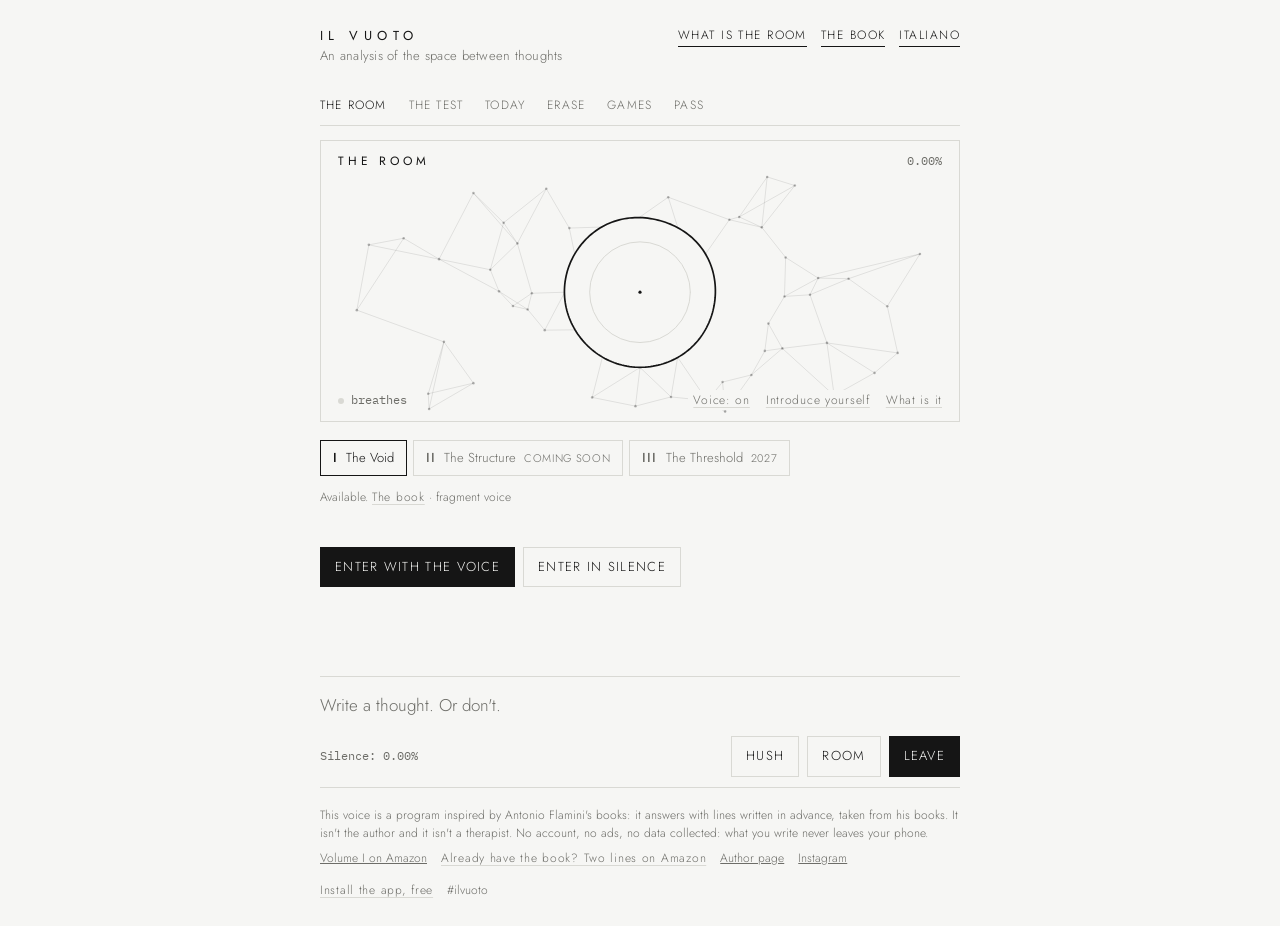
==== en/index.html @ c687bfd3 "Versione inglese (en/), cache offline separata per lingua, script per la versione claude.ai Co-Autho" ====
<!doctype html><html lang="en"><head><meta charset="utf-8">
<title>IL VUOTO · The Room</title>
<meta name="description" content="A voice made from Antonio Flamini's books Il Vuoto (The Void). It says little, asks questions and leaves space. The Silence Test, a question a day, small games about emptiness.">
<link rel="canonical" href="https://antonioflamini.github.io/ilvuoto/en/">
<link rel="alternate" hreflang="it" href="https://antonioflamini.github.io/ilvuoto/">
<link rel="alternate" hreflang="en" href="https://antonioflamini.github.io/ilvuoto/en/">
<link rel="alternate" hreflang="x-default" href="https://antonioflamini.github.io/ilvuoto/">
<meta property="og:type" content="website">
<meta property="og:locale" content="en_US">
<meta property="og:locale:alternate" content="it_IT">
<meta property="og:site_name" content="IL VUOTO">
<meta property="og:title" content="IL VUOTO · The Room">
<meta property="og:description" content="A voice made from Antonio Flamini's books. It says little, asks questions and leaves space.">
<meta property="og:url" content="https://antonioflamini.github.io/ilvuoto/en/">
<meta property="og:image" content="https://antonioflamini.github.io/ilvuoto/og.jpg">
<meta property="og:image:type" content="image/jpeg">
<meta property="og:image:width" content="1200">
<meta property="og:image:height" content="630">
<meta property="og:image:alt" content="The book IL VUOTO by Antonio Flamini on a wooden table, next to the title La Stanza (The Room)">
<meta name="twitter:card" content="summary_large_image">
<meta name="theme-color" content="#f6f6f4" media="(prefers-color-scheme: light)">
<meta name="theme-color" content="#0f0f0f" media="(prefers-color-scheme: dark)">
<link rel="manifest" href="manifest.webmanifest">
<link rel="icon" href="../icon.svg" type="image/svg+xml">
<link rel="icon" href="../icon-192.png" sizes="192x192" type="image/png">
<link rel="apple-touch-icon" href="../apple-touch-icon.png">
<meta name="apple-mobile-web-app-title" content="Il Vuoto">
<meta name="apple-mobile-web-app-capable" content="yes">
<meta name="mobile-web-app-capable" content="yes">
<meta name="apple-mobile-web-app-status-bar-style" content="default">
<script type="application/ld+json">{"@context": "https://schema.org", "@graph": [{"@type": "WebApplication", "name": "IL VUOTO · The Room", "url": "https://antonioflamini.github.io/ilvuoto/en/", "applicationCategory": "LifestyleApplication", "operatingSystem": "Web, Android, iOS", "inLanguage": "en", "isAccessibleForFree": true, "offers": {"@type": "Offer", "price": "0", "priceCurrency": "USD"}, "description": "A voice made from Antonio Flamini's IL VUOTO books: a question a day, the Silence Test, small games about emptiness.", "author": {"@type": "Person", "name": "Antonio Flamini", "sameAs": ["https://www.instagram.com/antonio_flamini/", "https://www.amazon.com/author/antonioflamini"]}}, {"@type": "Book", "name": "Il Vuoto", "alternateName": "The Void", "bookFormat": "https://schema.org/Paperback", "inLanguage": "it", "numberOfPages": 150, "author": {"@type": "Person", "name": "Antonio Flamini"}, "url": "https://www.amazon.com/dp/B0H2P38RJP", "isPartOf": {"@type": "BookSeries", "name": "IL VUOTO"}}]}</script>
<meta name=viewport content="width=device-width,initial-scale=1,viewport-fit=cover"><style>:root{color-scheme:light;box-sizing:border-box;padding-top:env(safe-area-inset-top,0px);padding-bottom:env(safe-area-inset-bottom,0px)}html{scroll-padding-top:env(safe-area-inset-top,0px)}body{margin:0;padding:0;font:14px -apple-system,BlinkMacSystemFont,sans-serif;background:#fff;color:#000}img{max-width:100%}[hidden]:not([hidden=until-found i]){display:none!important}</style></head><body>
<link rel="preload" href="../fonts/jost-latin.woff2" as="font" type="font/woff2" crossorigin>
<link rel="stylesheet" href="../stile.css">

<div class="wrap">
  <header>
    <div>
      <div class="brand">Il Vuoto</div>
      <div class="sub">An analysis of the space between thoughts</div>
    </div>
    <div class="hdr-acts"><button type="button" class="buy" id="app-open" hidden>Install the app</button><button type="button" class="buy" id="info-open" aria-haspopup="dialog" aria-controls="info">What is the Room</button><a class="buy" id="buy" href="https://www.amazon.com/dp/B0H2P38RJP" target="_blank" rel="noopener" data-sheet="libro">The book</a><a class="buy" href="../" hreflang="it" lang="it">Italiano</a></div>
  </header>

  <nav class="rooms" role="tablist" aria-label="Rooms">
    <button class="room-tab" role="tab" id="tab-stanza" data-room="stanza" aria-selected="true" aria-controls="room-stanza" tabindex="0">The Room</button>
    <button class="room-tab" role="tab" id="tab-test" data-room="test" aria-selected="false" aria-controls="room-test" tabindex="-1">The Test</button>
    <button class="room-tab" role="tab" id="tab-oggi" data-room="oggi" aria-selected="false" aria-controls="room-oggi" tabindex="-1">Today</button>
    <button class="room-tab" role="tab" id="tab-cancella" data-room="cancella" aria-selected="false" aria-controls="room-cancella" tabindex="-1">Erase</button>
    <button class="room-tab" role="tab" id="tab-giochi" data-room="giochi" aria-selected="false" aria-controls="room-giochi" tabindex="-1">Games</button>
    <button class="room-tab" role="tab" id="tab-passa" data-room="passa" aria-selected="false" aria-controls="room-passa" tabindex="-1">Pass</button>
  </nav>

  <!-- ROOM -->
  <section class="room" id="room-stanza" role="tabpanel" tabindex="-1" aria-labelledby="tab-stanza">
    <div class="presence" data-state="idle">
      <canvas id="presence" aria-hidden="true"></canvas>
      <div class="presence-meta">
        <div class="top"><span class="who">The Room</span><span class="counter" id="pcounter"></span></div>
        <div class="bottom"><span class="mood" id="mood">breathes</span><span class="tools"><button type="button" class="link" id="voce" aria-pressed="true">Voice: on</button><button type="button" class="link" id="presentati">Introduce yourself</button><button type="button" class="link" id="info-open2" aria-controls="info">What is it</button></span></div>
      </div>
    </div>
    <nav class="vols" aria-label="Choose the volume">
      <button class="vol" id="v-I" data-v="I" aria-pressed="true"><b>I</b> The Void</button>
      <button class="vol" id="v-II" data-v="II" aria-pressed="false"><b>II</b> The Structure <small>coming soon</small></button>
      <button class="vol" id="v-III" data-v="III" aria-pressed="false"><b>III</b> The Threshold <small>2027</small></button>
    </nav>
    <div class="state" id="state"></div>
    <div class="log" id="log"></div>
    <div class="sr" id="say" role="status" aria-live="polite"></div>
    <form class="ask" id="ask" autocomplete="off">
      <label for="msg" class="sr">Write a thought</label>
      <textarea id="msg" rows="1" maxlength="600" placeholder="Write a thought. Or don't."></textarea>
      <div class="row">
        <span class="counter" id="counter">Silence: 0.00%</span>
        <div class="acts">
          <button type="button" class="btn ghost" id="taci" title="Leave an empty space">Hush</button>
          <button type="button" class="btn ghost" id="stanza" title="Get a working room">Room</button>
          <button type="submit" class="btn primary" id="send">Leave</button>
        </div>
      </div>
    </form>
  </section>

  <!-- TEST -->
  <section class="room" id="room-test" role="tabpanel" tabindex="-1" aria-labelledby="tab-test" hidden>
    <div class="stage" id="test"></div>
  </section>

  <!-- TODAY -->
  <section class="room" id="room-oggi" role="tabpanel" tabindex="-1" aria-labelledby="tab-oggi" hidden>
    <div class="stage" id="oggi"></div>
  </section>

  <!-- ERASE -->
  <section class="room" id="room-cancella" role="tabpanel" tabindex="-1" aria-labelledby="tab-cancella" hidden>
    <div class="stage" id="cancella"></div>
  </section>

  <!-- GAMES -->
  <section class="room" id="room-giochi" role="tabpanel" tabindex="-1" aria-labelledby="tab-giochi" hidden>
    <div class="stage" id="giochi"></div>
  </section>

  <!-- PASS -->
  <section class="room" id="room-passa" role="tabpanel" tabindex="-1" aria-labelledby="tab-passa" hidden>
    <div class="stage" id="passa"></div>
  </section>

  <footer>
    <span>This voice is a program inspired by Antonio Flamini's books; inside Claude an artificial intelligence may answer. It isn't the author and it isn't a therapist. The page doesn't save conversations; with the live voice, the text goes to Claude.</span>
    <div class="links">
      <a href="https://www.amazon.com/dp/B0H2P38RJP" target="_blank" rel="noopener">Volume I on Amazon</a>
      <button type="button" class="link" data-sheet="ce_lho" style="font-size:12px">Already have the book? Two lines on Amazon</button>
      <a href="https://www.amazon.com/author/antonioflamini" target="_blank" rel="noopener">Author page</a>
      <a href="https://www.instagram.com/antonio_flamini/" target="_blank" rel="noopener">Instagram</a>
      <button type="button" class="link" id="home-open" style="font-size:12px">Install the app, free</button>
      <span>#ilvuoto</span>
    </div>
  </footer>
</div>
<div class="toast" id="toast" role="status"></div>
<div class="info" id="sheet" role="dialog" aria-modal="true" aria-labelledby="sheet-title" hidden><div class="info-in" id="sheet-in"></div></div>
<div class="info" id="info" role="dialog" aria-modal="true" aria-labelledby="info-title" hidden>
  <div class="info-in">
    <div class="row"><span class="eyebrow">Instructions, a few</span><button type="button" class="btn ghost" id="info-close">Close</button></div>
    <h2 class="huge" id="info-title">What is the Room</h2>
    <p class="big">A voice made from Antonio Flamini's books Il Vuoto (The Void). It says little, asks questions and leaves space. The books are in Italian and almost entirely blank; this page is in English.</p>
    <dl class="info-list">
      <dt>The Room</dt><dd>Choose the volume, write a thought and press Leave. Hush leaves an empty space, Room gives you a small exercise.</dd>
      <dt>The counter</dt><dd>The silence rises in Volumes I and II and falls in III. Every answer can be copied or saved as an image.</dd>
      <dt>The Test</dt><dd>Five questions, one of seven archetypes, your "page N of 150", images to share.</dd>
      <dt>Today</dt><dd>One question a day, the same for everyone. Your note stays only on your device. You can pass the question on to someone, without your answer.</dd>
      <dt>Erase</dt><dd>Write a sentence: the page erases it letter by letter and leaves the longest word.</dd>
      <dt>Games</dt><dd>Small one-minute games about emptiness, with a result to share.</dd>
      <dt>Pass</dt><dd>Ready-made lines to send to one person, with the link.</dd>
      <dt>Every day</dt><dd>Install it on your phone: it's free, no app store or account needed, and it works offline too. The "Install the app" button is at the top and at the bottom of the page. In the Today room you can also get a reminder of the question every evening, from your phone's calendar.</dd>
      <dt>The presence</dt><dd>An ink membrane that breathes, listens, goes quiet and speaks. With the voice on, it reads the answers aloud.</dd>
      <dt>Two ways to answer</dt><dd>Live voice: inside Claude, what you write is sent to Claude's AI, with your account, to prepare the answer. Fragment voice: answers written in advance, everything stays on the page. It always works.</dd>
    </dl>
    <h3 class="info-h">What it doesn't do</h3>
    <p class="sub info-no">It doesn't save conversations: close the page and they're gone. Only your preferences, your last Test and your Today notes stay on your device.<br>It isn't Antonio and it isn't a therapist.<br>It doesn't give you the whole book: it quotes only short lines, the rest is on Amazon.<br>If you're thinking of hurting yourself: call your local emergency number (911 US, 999 UK, 112 EU), or find a helpline at <a href="https://findahelpline.com" target="_blank" rel="noopener">findahelpline.com</a>.</p>
    <div class="acts"><button type="button" class="btn primary" id="info-go">Enter the Room</button><a class="btn ghost" href="https://www.amazon.com/dp/B0H2P38RJP" target="_blank" rel="noopener">Volume I on Amazon</a></div>
  </div>
</div>

<script src="testi.js"></script>
<script src="app.js"></script>

</body></html>
---- stile.css ----
/* Font salvati nel sito (Jost e IBM Plex Mono, licenza SIL Open Font License 1.1) */
@font-face{font-family:'IBM Plex Mono';font-style:normal;font-weight:400;font-display:swap;src:url(fonts/ibm-plex-mono-latin-ext.woff2) format('woff2');unicode-range:U+0100-02BA, U+02BD-02C5, U+02C7-02CC, U+02CE-02D7, U+02DD-02FF, U+0304, U+0308, U+0329, U+1D00-1DBF, U+1E00-1E9F, U+1EF2-1EFF, U+2020, U+20A0-20AB, U+20AD-20C4, U+2113, U+2C60-2C7F, U+A720-A7FF}
@font-face{font-family:'IBM Plex Mono';font-style:normal;font-weight:400;font-display:swap;src:url(fonts/ibm-plex-mono-latin.woff2) format('woff2');unicode-range:U+0000-00FF, U+0131, U+0152-0153, U+02BB-02BC, U+02C6, U+02DA, U+02DC, U+0304, U+0308, U+0329, U+2000-206F, U+20AC, U+2122, U+2191, U+2193, U+2212, U+2215, U+FEFF, U+FFFD}
@font-face{font-family:'Jost';font-style:normal;font-weight:300 500;font-display:swap;src:url(fonts/jost-latin-ext.woff2) format('woff2');unicode-range:U+0100-02BA, U+02BD-02C5, U+02C7-02CC, U+02CE-02D7, U+02DD-02FF, U+0304, U+0308, U+0329, U+1D00-1DBF, U+1E00-1E9F, U+1EF2-1EFF, U+2020, U+20A0-20AB, U+20AD-20C4, U+2113, U+2C60-2C7F, U+A720-A7FF}
@font-face{font-family:'Jost';font-style:normal;font-weight:300 500;font-display:swap;src:url(fonts/jost-latin.woff2) format('woff2');unicode-range:U+0000-00FF, U+0131, U+0152-0153, U+02BB-02BC, U+02C6, U+02DA, U+02DC, U+0304, U+0308, U+0329, U+2000-206F, U+20AC, U+2122, U+2191, U+2193, U+2212, U+2215, U+FEFF, U+FFFD}
/* Layout: una colonna stretta su pagina quasi bianca; quattro stanze (Stanza, Test, Oggi, Passa); il contatore del silenzio sempre in basso, come nei libri. */
:root{
  --paper:#f6f6f4;
  --ink:#151515;
  --mute:#6d6d68;
  --faint:#d9d9d4;
  --soft:#ecece8;
  --f-display:"Jost","Futura","Century Gothic","Avenir Next",system-ui,sans-serif;
  --f-mono:"IBM Plex Mono",ui-monospace,"SFMono-Regular",Menlo,monospace;
}
@media (prefers-color-scheme: dark){:root:not([data-theme="light"]){
  --paper:#0f0f0f;--ink:#ecebe7;--mute:#8a8a84;--faint:#2b2b29;--soft:#1a1a19;color-scheme:dark}}
:root[data-theme="dark"]{--paper:#0f0f0f;--ink:#ecebe7;--mute:#8a8a84;--faint:#2b2b29;--soft:#1a1a19;color-scheme:dark}

html,body{height:100%}
body{background:var(--paper);color:var(--ink);font-family:var(--f-display);font-weight:300;font-size:16px;line-height:1.55;-webkit-font-smoothing:antialiased}
.wrap{max-width:640px;margin:0 auto;min-height:100%;display:flex;flex-direction:column;
  padding-left:max(16px,env(safe-area-inset-left,0px));padding-right:max(16px,env(safe-area-inset-right,0px));padding-block:26px 0}
.sr{position:absolute;left:-9999px}
[hidden]{display:none!important}

header{display:flex;justify-content:space-between;align-items:flex-start;gap:12px;flex-wrap:wrap}
.brand{font-weight:400;letter-spacing:.42em;font-size:13px;text-transform:uppercase}
.sub{color:var(--mute);font-size:13px;letter-spacing:.02em}
.buy{font-size:12px;letter-spacing:.12em;text-transform:uppercase;color:var(--ink);text-decoration:none;border-bottom:1px solid var(--ink);padding-bottom:1px;white-space:nowrap}

nav.rooms{display:flex;flex-wrap:nowrap;column-gap:clamp(14px,3.4vw,22px);margin-top:22px;border-bottom:1px solid var(--faint);overflow-x:auto;scrollbar-width:none;-webkit-overflow-scrolling:touch}
nav.rooms::-webkit-scrollbar{display:none}
@media (max-width:560px){nav.rooms{-webkit-mask-image:linear-gradient(90deg,#000 85%,transparent);mask-image:linear-gradient(90deg,#000 85%,transparent)}nav.rooms.end{-webkit-mask-image:none;mask-image:none}}
.room-tab{appearance:none;background:none;border:0;border-bottom:1px solid transparent;margin-bottom:-1px;padding:8px 0 10px;font:inherit;font-size:12px;letter-spacing:.1em;text-transform:uppercase;color:var(--mute);cursor:pointer;white-space:nowrap}
.room-tab[aria-selected="true"]{color:var(--ink);border-bottom-color:var(--ink)}
.room-tab:hover{color:var(--ink)}

nav.vols{display:flex;gap:6px;margin-top:18px;flex-wrap:wrap}
.vol{appearance:none;background:none;border:1px solid var(--faint);color:var(--mute);font:inherit;font-size:13px;padding:7px 12px;cursor:pointer;display:flex;gap:8px;align-items:baseline;border-radius:0}
.vol b{font-weight:500;letter-spacing:.08em}
.vol small{font-size:11px;letter-spacing:.06em;text-transform:uppercase}
.vol[aria-pressed="true"]{color:var(--ink);border-color:var(--ink)}
.vol:hover{color:var(--ink)}
:focus-visible{outline:1px solid var(--ink);outline-offset:3px}

.state{margin-top:12px;font-size:12px;color:var(--mute);min-height:1.5em}
.state a{color:inherit}

section.room{flex:1;display:flex;flex-direction:column}
section.room[hidden]{display:none}
.log{flex:1;display:flex;flex-direction:column;gap:30px;padding-block:40px 30px}
.line,.choices,.sell-row{scroll-margin-bottom:190px}
.line{display:flex;flex-direction:column;gap:8px;animation:in .9s ease both}
.voice p{font-size:clamp(20px,4.6vw,25px);line-height:1.42;font-weight:300;text-wrap:balance;white-space:pre-line;margin:0}
.voice.blank p{color:var(--mute);letter-spacing:.3em}
.voice.alert p{font-size:17px;font-weight:400}
.you{align-self:flex-end;max-width:85%;text-align:right}
.you p{margin:0;color:var(--mute);font-size:15px;white-space:pre-wrap;overflow-wrap:anywhere}
.tools{display:flex;gap:16px;flex-wrap:wrap}
.link{appearance:none;background:none;border:0;padding:0;color:var(--mute);font:inherit;font-size:12px;letter-spacing:.06em;cursor:pointer;text-decoration:underline;text-underline-offset:3px;text-decoration-color:var(--faint)}
.link:hover{color:var(--ink)}
.thinking p{color:var(--mute);letter-spacing:.4em}
.thinking p::after{content:"";animation:dots 2.4s steps(4) infinite}

form.ask{position:sticky;bottom:0;background:var(--paper);padding-block:12px calc(10px + env(safe-area-inset-bottom,0px));border-top:1px solid var(--faint);display:flex;flex-direction:column;gap:10px}
textarea{width:100%;box-sizing:border-box;resize:none;border:0;background:transparent;color:var(--ink);font:inherit;font-size:17px;line-height:1.5;padding:4px 0;min-height:2.2em;max-height:9em}
textarea::placeholder{color:var(--mute)}
textarea:focus{outline:none}
form.ask:focus-within{border-top-color:var(--ink)}
.note:focus{border-bottom-color:var(--ink)}
.row{display:flex;justify-content:space-between;align-items:center;gap:12px;flex-wrap:wrap}
.acts{display:flex;gap:8px;flex-wrap:wrap}
.btn{appearance:none;font:inherit;font-size:13px;letter-spacing:.1em;text-transform:uppercase;padding:9px 14px;cursor:pointer;border-radius:0;border:1px solid var(--ink);text-decoration:none;display:inline-block}
.btn.primary{background:var(--ink);color:var(--paper)}
.btn.ghost{background:transparent;color:var(--ink);border-color:var(--faint)}
.btn.ghost:hover{border-color:var(--ink)}
.btn:disabled{opacity:.35;cursor:default}
.counter{font-family:var(--f-mono);font-size:12px;color:var(--mute);font-variant-numeric:tabular-nums}

/* Presenza animata */
.presence{position:sticky;top:env(safe-area-inset-top,0px);z-index:3;background:var(--paper);margin-top:14px;border:1px solid var(--faint);transition:border-color .4s}
.presence canvas{width:100%;height:clamp(220px,56vw,280px);display:block;transition:height .6s ease}
.presence.compact canvas{height:clamp(180px,34vw,190px)}
.presence[data-state="speak"]{border-color:var(--ink)}
.presence-meta{position:absolute;inset:0;pointer-events:none;display:flex;flex-direction:column;justify-content:space-between;padding:10px 12px}
.presence-meta .top,.presence-meta .bottom{display:flex;justify-content:space-between;align-items:baseline;gap:10px;flex-wrap:wrap}
.presence-meta .who{font-size:12px;font-weight:400;letter-spacing:.32em;text-transform:uppercase}
.presence-meta .mood{font-family:var(--f-mono);font-size:12px;color:var(--mute);display:flex;align-items:center;gap:7px}
.presence-meta .mood::before{content:"";width:6px;height:6px;border-radius:50%;background:var(--faint)}
.presence[data-state="speak"] .mood{color:var(--ink)}
.presence[data-state="speak"] .mood::before{background:var(--ink);animation:onair 1s ease-in-out infinite}
.presence[data-state="think"] .mood::before{background:var(--mute);animation:onair 1.6s ease-in-out infinite}
.presence-meta .tools{pointer-events:auto}
@media (max-width:380px){#info-open2{display:none}.presence-meta .tools{gap:10px}}
.presence-meta .who,.presence-meta .mood,.presence-meta .counter,.presence-meta .tools{background:var(--paper);padding:1px 5px}
@keyframes onair{50%{opacity:.25;transform:scale(.7)}}
.voice.speaking p{border-left:1px solid var(--ink);padding-left:14px;margin-left:-15px}
@media (prefers-reduced-motion:reduce){.presence-meta .mood::before{animation:none!important}}
.choices{display:flex;gap:8px;flex-wrap:wrap;animation:in .9s ease both}

/* Test */
.stage{padding-block:44px 40px;display:flex;flex-direction:column;gap:26px}
.eyebrow{font-family:var(--f-mono);font-size:12px;color:var(--mute);font-variant-numeric:tabular-nums}
.big{font-size:clamp(24px,6vw,34px);line-height:1.3;font-weight:300;text-wrap:balance;margin:0}
.huge{font-size:clamp(34px,10vw,58px);line-height:1.05;font-weight:400;letter-spacing:-.01em;text-wrap:balance;margin:0}
.answers{display:flex;flex-direction:column;border-top:1px solid var(--faint)}
.ans{appearance:none;background:none;border:0;border-bottom:1px solid var(--faint);text-align:left;font:inherit;font-size:18px;color:var(--ink);padding:16px 0;cursor:pointer;display:flex;gap:14px;align-items:baseline}
.ans span{font-family:var(--f-mono);font-size:12px;color:var(--mute)}
.ans:hover{padding-left:6px}
@media (prefers-reduced-motion:no-preference){.ans{transition:padding .2s}}
.bar{height:1px;background:var(--faint);position:relative}
.bar i{position:absolute;inset:0 auto 0 0;background:var(--ink);transition:width .6s}
.result p{margin:0}
.result .riga{font-size:clamp(20px,4.6vw,24px);line-height:1.42;text-wrap:balance}
.result .verita{color:var(--mute);font-size:17px}
.result .invito{font-size:15px;border-left:1px solid var(--ink);padding-left:14px}
.meter{font-family:var(--f-mono);font-size:13px;display:flex;gap:18px;flex-wrap:wrap;color:var(--ink)}

/* Oggi */
.daycount{display:flex;gap:28px;flex-wrap:wrap}
.daycount div{display:flex;flex-direction:column}
.daycount b{font-family:var(--f-mono);font-weight:400;font-size:28px;font-variant-numeric:tabular-nums}
.daycount small{font-size:11px;letter-spacing:.12em;text-transform:uppercase;color:var(--mute)}
.note{width:100%;box-sizing:border-box;border:0;border-bottom:1px solid var(--faint);background:transparent;color:var(--ink);font:inherit;font-size:18px;padding:8px 0;resize:none;min-height:3em}

/* Cancella */
.erase{white-space:pre-line;font-size:clamp(24px,6vw,34px);line-height:1.35;min-height:3.5em;overflow-wrap:anywhere;margin:0}
.erase .cur{display:inline-block;width:1px;height:1em;background:var(--ink);vertical-align:-.12em;margin-left:2px;animation:blink 1s steps(1) infinite}
.erase .kept{border-bottom:1px solid var(--ink)}
@keyframes blink{50%{opacity:0}}

/* Passa */
.pass{display:flex;flex-direction:column;border-top:1px solid var(--faint)}
.pass-item{display:flex;justify-content:space-between;gap:16px;align-items:baseline;border-bottom:1px solid var(--faint);padding:16px 0}
.pass-item p{margin:0;font-size:17px;min-width:0}
.url{font-family:var(--f-mono);font-size:12px;color:var(--mute);overflow-wrap:anywhere}

.hdr-acts{display:flex;gap:14px;align-items:baseline;flex-wrap:wrap}
button.buy{appearance:none;background:none;border:0;border-bottom:1px solid var(--ink);padding:0 0 1px;font:inherit;font-size:12px;letter-spacing:.12em;text-transform:uppercase;color:var(--ink);cursor:pointer}
.info{position:fixed;inset:0;z-index:20;background:var(--paper);overflow-y:auto;padding-left:max(16px,env(safe-area-inset-left,0px));padding-right:max(16px,env(safe-area-inset-right,0px));padding-block:calc(20px + env(safe-area-inset-top,0px)) calc(30px + env(safe-area-inset-bottom,0px));animation:in .5s ease both}
.info-in{max-width:640px;margin:0 auto;display:flex;flex-direction:column;gap:20px}
.info-list{display:grid;grid-template-columns:minmax(0,10em) minmax(0,1fr);gap:12px 18px;margin:0;border-top:1px solid var(--faint);padding-top:16px}
.info-list dt{font-size:12px;letter-spacing:.12em;text-transform:uppercase;font-weight:400;padding-top:3px}
.info-list dd{margin:0;font-size:16px}
@media (max-width:520px){.info-list{grid-template-columns:minmax(0,1fr);gap:4px}.info-list dd{margin-bottom:10px}}
.info-h{font-size:12px;letter-spacing:.12em;text-transform:uppercase;font-weight:400;margin:0;border-top:1px solid var(--faint);padding-top:16px}
.shot{position:fixed;inset:0;z-index:40;background:#f6f6f4;display:flex;align-items:center;justify-content:center;cursor:pointer}
.shot img{max-width:100vw;max-height:100vh;width:auto;height:100%;object-fit:contain}
.shot-hint{position:absolute;left:0;right:0;bottom:calc(18px + env(safe-area-inset-bottom,0px));text-align:center;margin:0;font-size:14px;color:#151515;background:#f6f6f4;padding:6px;transition:opacity .6s}
.card-prev{display:block;width:min(100%,420px);height:auto;border:1px solid var(--faint);margin:0 auto;-webkit-touch-callout:default;user-select:auto}
.sell{display:flex;flex-direction:column;gap:12px;border-top:1px solid var(--faint);padding-top:18px;margin-top:6px}
.sell-frase{margin:0;font-size:18px;line-height:1.45;text-wrap:balance}
.sell-quote{margin:0;font-size:clamp(20px,4.6vw,24px);color:var(--mute)}
.sell-steps{margin:0;padding-left:1.3em;font-size:17px;display:flex;flex-direction:column;gap:6px}
.sell-row{margin-top:2px}
.info-no{font-size:15px;line-height:1.7;margin:0}
.book-photo{display:block;width:100%;height:auto;aspect-ratio:900/807;object-fit:cover;border:1px solid var(--faint);margin:0}
.perks{display:flex;flex-wrap:wrap;gap:6px 14px;margin:0;padding:0;list-style:none;font-family:var(--f-mono);font-size:12px;color:var(--mute)}
.perks li::before{content:"· "}
footer{padding-block:18px 26px;font-size:12px;color:var(--mute);display:flex;flex-direction:column;gap:6px;border-top:1px solid var(--faint)}
footer a{color:inherit}
footer .links{display:flex;gap:14px;flex-wrap:wrap}

.toast{position:fixed;left:50%;transform:translateX(-50%);bottom:calc(120px + env(safe-area-inset-bottom,0px));background:var(--ink);color:var(--paper);font-size:13px;padding:8px 14px;opacity:0;pointer-events:none;transition:opacity .3s;z-index:5}
.toast.on{opacity:1}
.copybox{width:100%;font:inherit;font-size:13px;color:var(--ink);background:var(--soft);border:0;padding:8px;box-sizing:border-box}


/* ===== GIOCHI — usa solo i token --paper --ink --mute --faint --soft --f-display --f-mono ===== */
.g-wrap{display:flex;flex-direction:column;gap:22px;padding-block:40px 40px;min-width:0}
.g-wrap .big,.g-wrap .huge{overflow-wrap:anywhere}
.g-head{display:flex;justify-content:space-between;align-items:baseline;gap:12px;flex-wrap:wrap}
.g-title{margin:0}
.g-how{margin:0;max-width:34em}
.g-stage{display:flex;flex-direction:column;gap:18px;min-width:0}
.g-stage p{margin:0}
.g-line{font-size:clamp(18px,4.4vw,22px);line-height:1.42;text-wrap:balance;min-height:2.9em}
.g-status{min-height:1.5em}
.g-row{align-items:center}

/* elenco */
.g-list{display:flex;flex-direction:column;border-top:1px solid var(--faint)}
.g-item{appearance:none;background:none;border:0;border-bottom:1px solid var(--faint);color:var(--ink);font:inherit;text-align:left;cursor:pointer;padding:18px 0;display:flex;gap:16px;align-items:baseline}
.g-item:hover .g-name{text-decoration:underline;text-underline-offset:4px;text-decoration-color:var(--faint)}
.g-n{font-family:var(--f-mono);font-size:12px;color:var(--mute);font-variant-numeric:tabular-nums}
.g-txt{display:flex;flex-direction:column;gap:3px;min-width:0}
.g-name{font-size:clamp(20px,5vw,24px);font-weight:400;line-height:1.25}
.g-riga{font-size:15px;color:var(--ink)}
.g-meta{font-family:var(--f-mono);font-size:12px;color:var(--mute)}

/* 1 · il pezzo */
.g-board{display:grid;grid-template-columns:repeat(3,1fr);width:min(100%,330px);aspect-ratio:1;border:1px solid var(--faint)}
.g-slot{appearance:none;background:transparent;border:1px dashed var(--faint);margin:0;padding:0;cursor:pointer;min-width:0;min-height:0;display:block;color:var(--ink)}
.g-slot:hover{border-color:var(--mute)}
.g-slot.g-full{border:1px solid transparent;cursor:default}
.g-slot.g-wait{border-color:var(--mute)}
.g-slot.g-hole{background:var(--soft);border:1px solid var(--faint)}
.g-slot svg,.g-piece svg{width:100%;height:100%;display:block;overflow:hidden;pointer-events:none}
.g-tray{display:flex;flex-wrap:wrap;gap:10px;align-items:center;min-height:80px}
.g-piece{appearance:none;background:var(--paper);border:1px solid var(--faint);width:62px;height:62px;padding:0;cursor:pointer;color:var(--ink);transform:rotate(var(--g-rot,0deg))}
.g-piece[aria-pressed="true"]{border-color:var(--ink);box-shadow:0 0 0 1px var(--ink)}
.g-piece.g-odd{width:78px;height:78px;border-color:transparent;background:transparent}
.g-piece.g-odd[aria-pressed="true"]{border-color:transparent;box-shadow:none;outline:1px solid var(--ink);outline-offset:2px}
.g-ink{fill:none;stroke:currentColor;stroke-width:3;vector-effect:non-scaling-stroke}
.g-fill{fill:currentColor;stroke:none}
.g-odd-edge{fill:var(--paper)}
.g-box{margin:0}

/* 2 · il bicchiere */
.g-glass{width:min(46%,160px);color:var(--ink);flex:none}
.g-glassrow{display:flex;align-items:flex-end;gap:18px;flex-wrap:wrap}
.g-glass svg{width:100%;height:auto;display:block;overflow:visible;pointer-events:none}
.g-table{stroke:var(--mute)}
.g-water{fill:var(--faint);stroke:none}
.g-big-mono{font-size:15px;color:var(--ink)}
.g-hold{align-self:flex-end;padding:22px 30px;font-size:14px;touch-action:none;-webkit-user-select:none;user-select:none;-webkit-touch-callout:none}
.g-hold.g-on{background:transparent;color:var(--ink)}
.g-ask{display:flex;flex-direction:column;gap:14px}

/* 3 · togli */
.g-togli{font-size:clamp(21px,5.4vw,28px);line-height:1.6;font-weight:300;overflow-wrap:anywhere}
.g-w{appearance:none;background:none;border:0;padding:0 .05em;margin:0;font:inherit;color:var(--ink);cursor:pointer;border-bottom:1px solid transparent}
.g-w:hover{border-bottom-color:var(--faint)}
.g-w:disabled{cursor:default}
.g-w.g-gone{opacity:0}
.g-w.g-hole-w{color:transparent;border-bottom-color:var(--mute)}

/* 4 · 4'33'' */
.g-clock{font-family:var(--f-mono);font-weight:300;font-variant-numeric:tabular-nums;letter-spacing:.02em}
.g-stop{align-self:flex-start}

/* fine comune */
.g-end{display:flex;flex-direction:column;gap:18px}
.g-end p{margin:0}
.g-result{font-size:clamp(30px,8.4vw,50px)}
.g-insight{font-size:17px;color:var(--mute);max-width:32em}
.g-quote{margin:6px 0;border-left:1px solid var(--ink);padding-left:16px;display:flex;flex-direction:column;gap:6px}
.g-quote p{font-size:clamp(20px,4.8vw,25px);line-height:1.42;text-wrap:balance}
.g-quote cite{font-style:normal;font-size:12px;letter-spacing:.06em;color:var(--mute)}
.g-meter{font-size:13px;color:var(--ink)}
.g-libro{font-size:14px;color:var(--mute);border-top:1px solid var(--faint);padding-top:14px}
.g-libro .link{font-size:12px}
.g-copyhost:empty{display:none}

@media (prefers-reduced-motion:no-preference){
  .g-piece{transition:transform .35s ease,border-color .2s}
  .g-w{transition:opacity .25s}
  .g-item .g-name{transition:color .2s}
  .g-no{animation:g-no .32s ease}
  .g-end{animation:g-in .7s ease both}
}
@keyframes g-no{20%{translate:-5px 0}40%{translate:5px 0}60%{translate:-3px 0}80%{translate:3px 0}}
@keyframes g-in{from{opacity:0}to{opacity:1}}
@media (prefers-reduced-motion:reduce){.g-no,.g-end{animation:none}}

@keyframes in{from{opacity:0;transform:translateY(4px)}to{opacity:1;transform:none}}
@keyframes dots{0%{content:""}25%{content:"."}50%{content:".."}75%{content:"..."}}
@media (prefers-reduced-motion:reduce){.line{animation:none}.thinking p::after{animation:none;content:"..."}}

/* ===== IL TUO VUOTO ===== */
.q-block{display:flex;flex-direction:column;gap:12px;border-top:1px solid var(--faint);padding-top:18px}
.q-block .g-how{margin:0;font-size:15px}
.q-grid{display:grid;grid-template-columns:repeat(15,1fr);gap:3px;width:min(100%,420px)}
.q-grid i{display:block;aspect-ratio:1;border:1px solid var(--faint);background:transparent}
.q-grid i.on{background:var(--ink);border-color:var(--ink)}
.q-page{display:flex;flex-direction:column;gap:6px;border-bottom:1px solid var(--faint);padding:16px 0}
.q-page p{margin:0}
.q-a{font-size:18px;line-height:1.45;white-space:pre-wrap;overflow-wrap:anywhere}
#stampa{display:none}
@media print{
  @page{size:A5;margin:0}
  html,body{background:#fff!important;color:#151515!important}
  body > *:not(#stampa){display:none!important}
  #stampa{display:block}
  #stampa .p{position:relative;width:148mm;height:209mm;box-sizing:border-box;padding:22mm 18mm;page-break-after:always;break-after:page;overflow:hidden;font-family:var(--f-display);color:#151515;background:#fff}
  #stampa .p-brand{font-size:11pt;letter-spacing:.42em;font-weight:400}
  #stampa .p-sub{font-size:9pt;color:#6d6d68;margin-top:2mm}
  #stampa .p-title{font-size:26pt;font-weight:300;margin-top:55mm;line-height:1.15}
  #stampa .p-small{font-size:9pt;color:#6d6d68;margin-top:5mm}
  #stampa .p-foot{position:absolute;left:18mm;right:18mm;bottom:18mm;font-size:8.5pt;color:#6d6d68}
  #stampa .p-date{font-family:var(--f-mono);font-size:8pt;color:#6d6d68}
  #stampa .p-q{font-size:10pt;color:#6d6d68;margin-top:6mm;line-height:1.4}
  #stampa .p-a{font-size:15pt;font-weight:300;line-height:1.45;margin-top:14mm;white-space:pre-wrap;overflow-wrap:anywhere}
  #stampa .p-meter{position:absolute;left:18mm;bottom:14mm;font-family:var(--f-mono);font-size:8pt;color:#6d6d68}
  #stampa .p-num{position:absolute;right:18mm;bottom:14mm;font-family:var(--f-mono);font-size:8pt;color:#6d6d68}
}
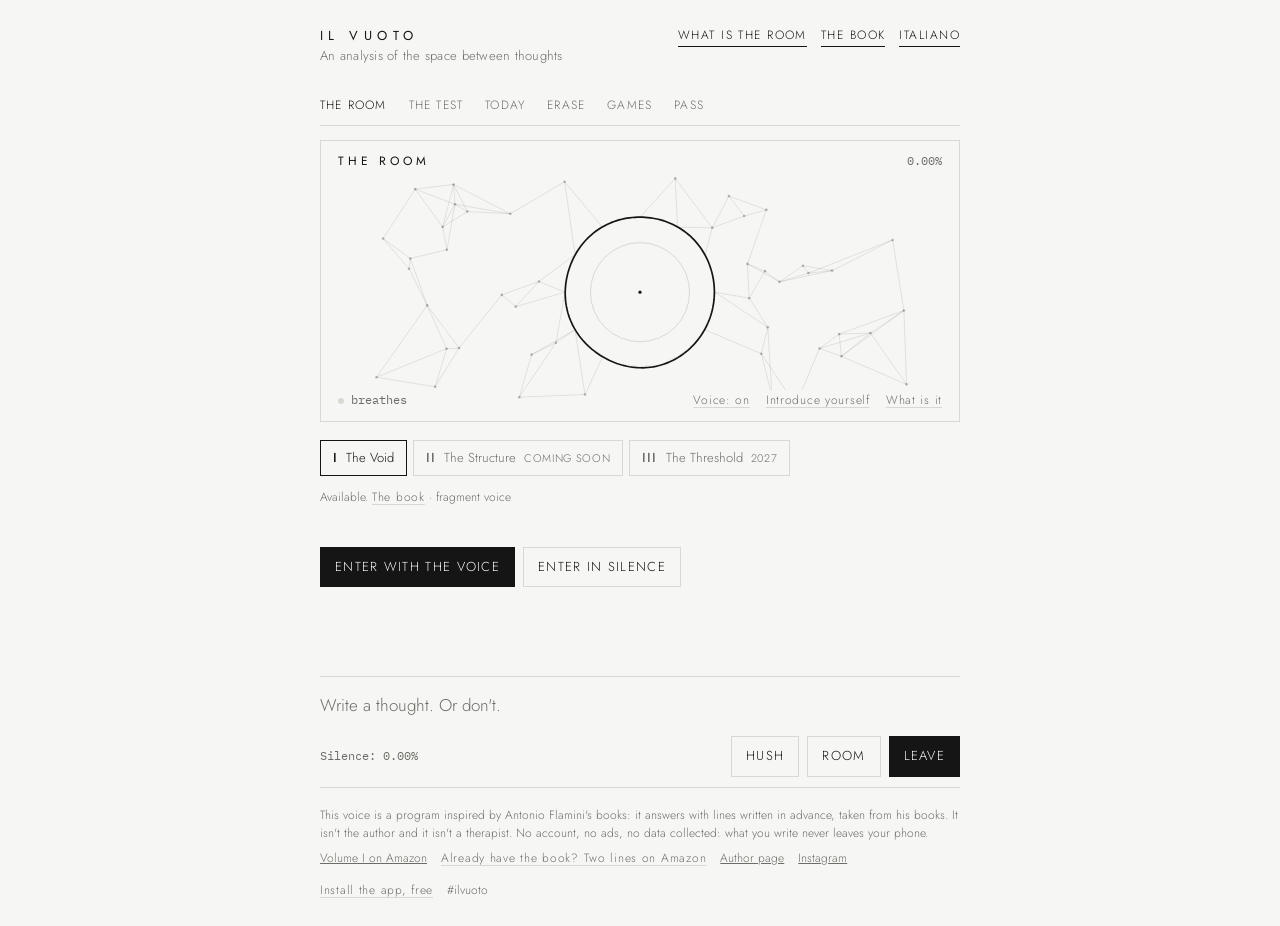
==== commit 5324476c: "La Stanza non si blocca più: si può scrivere mentre la voce legge, Taci/Stanza sempre attivi, voce v" ====
--- a/en/index.html
+++ b/en/index.html
@@ -31,7 +31,7 @@
 <script type="application/ld+json">{"@context": "https://schema.org", "@graph": [{"@type": "WebApplication", "name": "IL VUOTO · The Room", "url": "https://antonioflamini.github.io/ilvuoto/en/", "applicationCategory": "LifestyleApplication", "operatingSystem": "Web, Android, iOS", "inLanguage": "en", "isAccessibleForFree": true, "offers": {"@type": "Offer", "price": "0", "priceCurrency": "USD"}, "description": "A voice made from Antonio Flamini's IL VUOTO books: a question a day, the Silence Test, small games about emptiness.", "author": {"@type": "Person", "name": "Antonio Flamini", "sameAs": ["https://www.instagram.com/antonio_flamini/", "https://www.amazon.com/author/antonioflamini"]}}, {"@type": "Book", "name": "Il Vuoto", "alternateName": "The Void", "bookFormat": "https://schema.org/Paperback", "inLanguage": "it", "numberOfPages": 150, "author": {"@type": "Person", "name": "Antonio Flamini"}, "url": "https://www.amazon.com/dp/B0H2P38RJP", "isPartOf": {"@type": "BookSeries", "name": "IL VUOTO"}}]}</script>
 <meta name=viewport content="width=device-width,initial-scale=1,viewport-fit=cover"><style>:root{color-scheme:light;box-sizing:border-box;padding-top:env(safe-area-inset-top,0px);padding-bottom:env(safe-area-inset-bottom,0px)}html{scroll-padding-top:env(safe-area-inset-top,0px)}body{margin:0;padding:0;font:14px -apple-system,BlinkMacSystemFont,sans-serif;background:#fff;color:#000}img{max-width:100%}[hidden]:not([hidden=until-found i]){display:none!important}</style></head><body>
 <link rel="preload" href="../fonts/jost-latin.woff2" as="font" type="font/woff2" crossorigin>
-<link rel="stylesheet" href="../stile.css">
+<link rel="stylesheet" href="../stile.css?v=20261109a">
 
 <div class="wrap">
   <header>
@@ -144,7 +144,7 @@
   </div>
 </div>
 
-<script src="testi.js"></script>
-<script src="app.js"></script>
+<script src="testi.js?v=20261109a"></script>
+<script src="app.js?v=20261109a"></script>
 
 </body></html>
